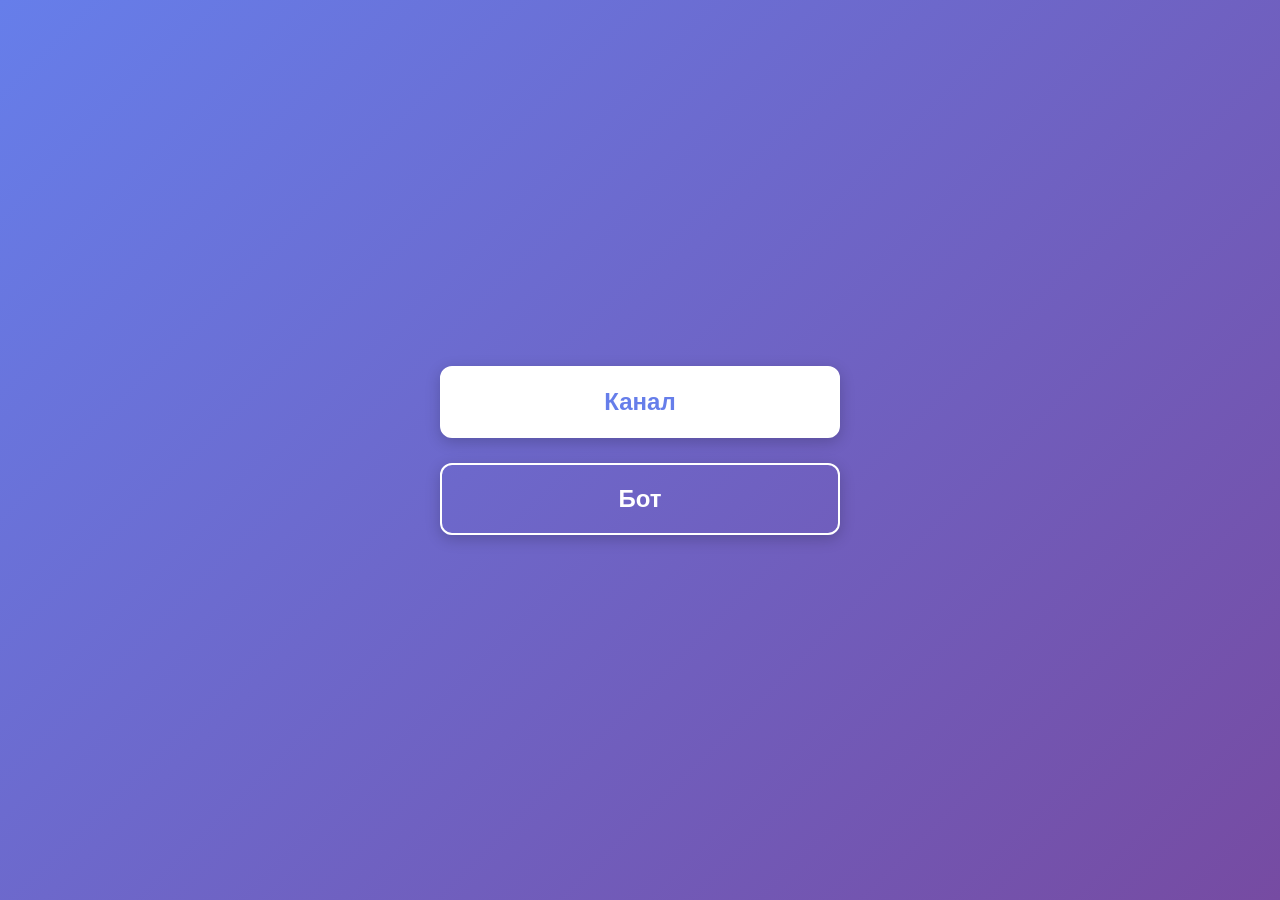
==== index.html @ 424ab43c "Add files via upload" ====
<!DOCTYPE html>
<html lang="ru">
<head>
    <meta charset="UTF-8">
    <meta name="viewport" content="width=device-width, initial-scale=1.0">
    <title>Кнопки</title>
    <style>
        * {
            margin: 0;
            padding: 0;
            box-sizing: border-box;
            font-family: 'Segoe UI', Tahoma, Geneva, Verdana, sans-serif;
        }

        body {
            min-height: 100vh;
            display: flex;
            justify-content: center;
            align-items: center;
            background: linear-gradient(135deg, #667eea 0%, #764ba2 100%);
            padding: 20px;
        }

        .container {
            display: flex;
            flex-direction: column;
            gap: 25px;
            max-width: 400px;
            width: 100%;
        }

        .btn {
            padding: 20px 30px;
            text-decoration: none;
            border-radius: 12px;
            text-align: center;
            font-size: 1.5rem;
            font-weight: 600;
            transition: all 0.3s ease;
            box-shadow: 0 4px 15px rgba(0, 0, 0, 0.2);
        }

        .channel-btn {
            background: #fff;
            color: #667eea;
            border: 2px solid #fff;
        }

        .bot-btn {
            background: transparent;
            color: #fff;
            border: 2px solid #fff;
        }

        .btn:hover {
            transform: translateY(-3px);
            box-shadow: 0 8px 20px rgba(0, 0, 0, 0.3);
        }

        .channel-btn:hover {
            background: transparent;
            color: #fff;
        }

        .bot-btn:hover {
            background: #fff;
            color: #667eea;
        }

        @media (max-width: 480px) {
            .btn {
                padding: 18px 25px;
                font-size: 1.3rem;
            }
            
            .container {
                gap: 20px;
            }
        }
    </style>
</head>
<body>
    <div class="container">
        <a href="https://t.me/Searchbots12" class="btn channel-btn">Канал</a>
        <a href="https://t.me/SearchbotInfo2_bot" class="btn bot-btn">Бот</a>
    </div>
</body>
</html>
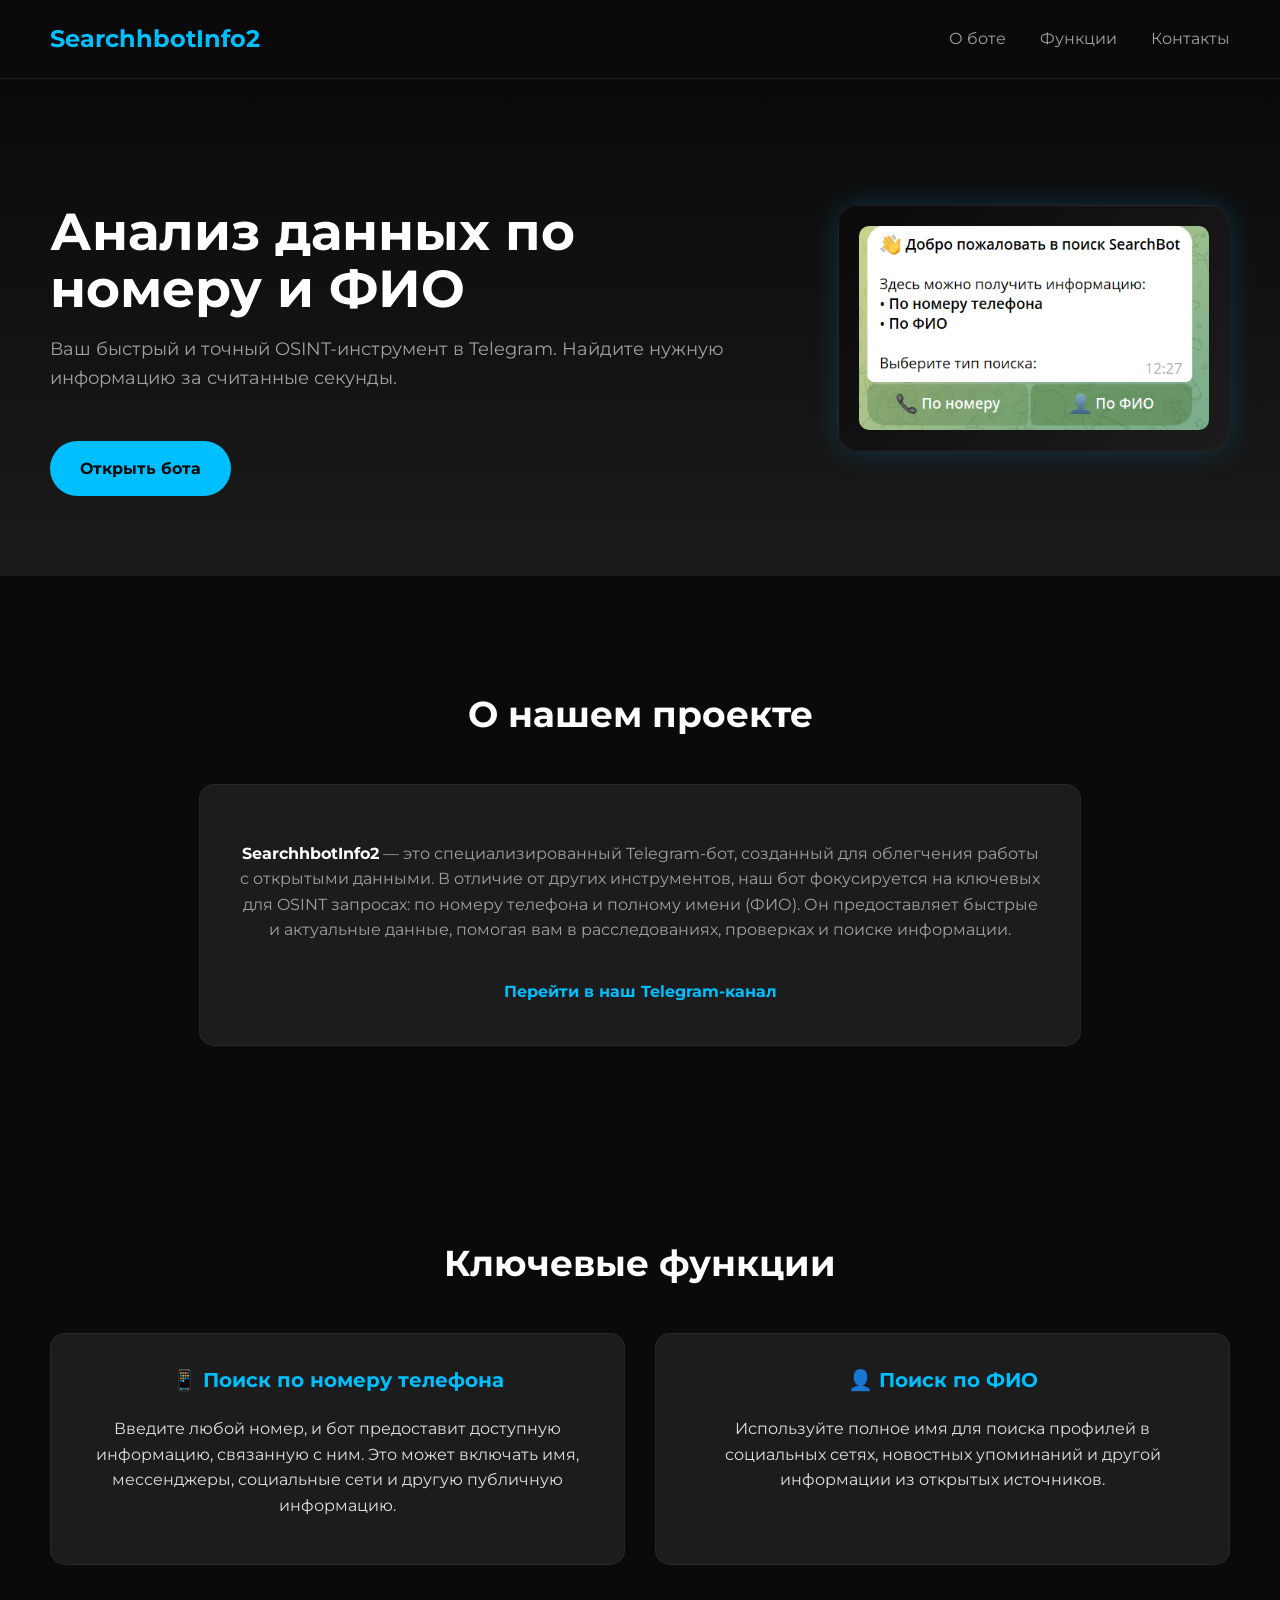
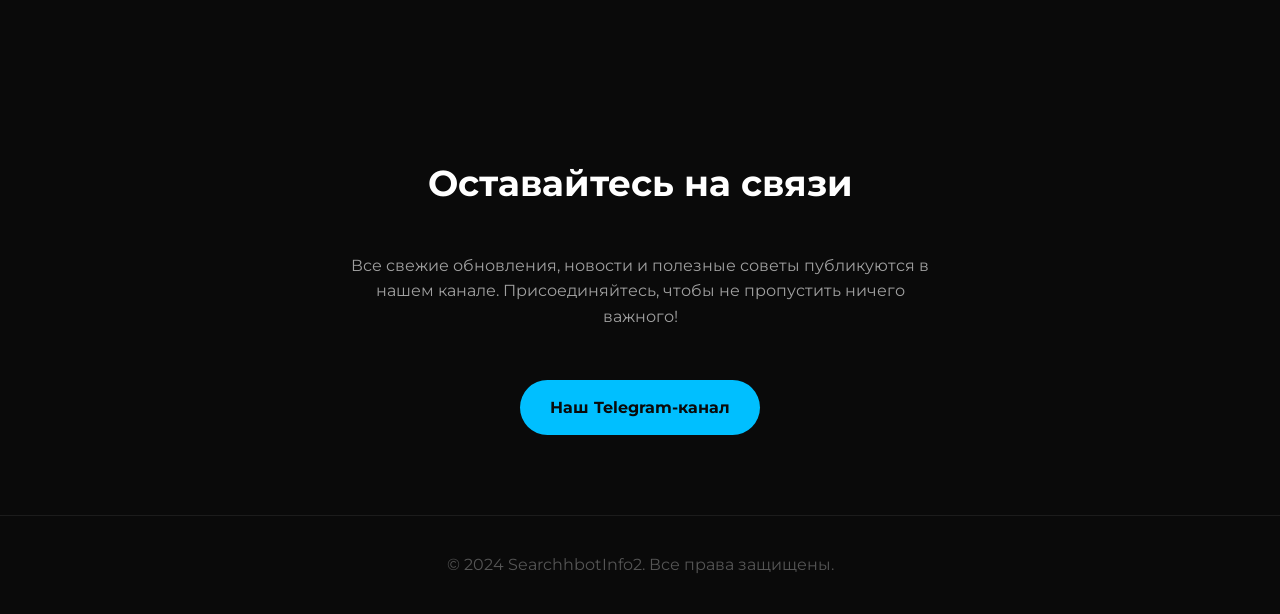
==== commit bf213456: "Add files via upload" ====
--- a/index.html
+++ b/index.html
@@ -1,88 +1,68 @@
-<!DOCTYPE html>
-<html lang="ru">
-<head>
-    <meta charset="UTF-8">
-    <meta name="viewport" content="width=device-width, initial-scale=1.0">
-    <title>Кнопки</title>
-    <style>
-        * {
-            margin: 0;
-            padding: 0;
-            box-sizing: border-box;
-            font-family: 'Segoe UI', Tahoma, Geneva, Verdana, sans-serif;
-        }
-
-        body {
-            min-height: 100vh;
-            display: flex;
-            justify-content: center;
-            align-items: center;
-            background: linear-gradient(135deg, #667eea 0%, #764ba2 100%);
-            padding: 20px;
-        }
-
-        .container {
-            display: flex;
-            flex-direction: column;
-            gap: 25px;
-            max-width: 400px;
-            width: 100%;
-        }
-
-        .btn {
-            padding: 20px 30px;
-            text-decoration: none;
-            border-radius: 12px;
-            text-align: center;
-            font-size: 1.5rem;
-            font-weight: 600;
-            transition: all 0.3s ease;
-            box-shadow: 0 4px 15px rgba(0, 0, 0, 0.2);
-        }
-
-        .channel-btn {
-            background: #fff;
-            color: #667eea;
-            border: 2px solid #fff;
-        }
-
-        .bot-btn {
-            background: transparent;
-            color: #fff;
-            border: 2px solid #fff;
-        }
-
-        .btn:hover {
-            transform: translateY(-3px);
-            box-shadow: 0 8px 20px rgba(0, 0, 0, 0.3);
-        }
-
-        .channel-btn:hover {
-            background: transparent;
-            color: #fff;
-        }
-
-        .bot-btn:hover {
-            background: #fff;
-            color: #667eea;
-        }
-
-        @media (max-width: 480px) {
-            .btn {
-                padding: 18px 25px;
-                font-size: 1.3rem;
-            }
-            
-            .container {
-                gap: 20px;
-            }
-        }
-    </style>
-</head>
-<body>
-    <div class="container">
-        <a href="https://t.me/Searchbots12" class="btn channel-btn">Канал</a>
-        <a href="https://t.me/SearchbotInfo2_bot" class="btn bot-btn">Бот</a>
-    </div>
-</body>
+<!DOCTYPE html>
+<html lang="ru">
+<head>
+    <meta charset="UTF-8">
+    <meta name="viewport" content="width=device-width, initial-scale=1.0">
+    <title>SearchhbotInfo2 — OSINT-инструмент</title>
+    <link rel="stylesheet" href="style.css">
+    <link href="https://fonts.googleapis.com/css2?family=Montserrat:wght@400;700&display=swap" rel="stylesheet">
+</head>
+<body>
+    <header>
+        <div class="logo">SearchhbotInfo2</div>
+        <nav>
+            <a href="#about">О боте</a>
+            <a href="#features">Функции</a>
+            <a href="#contacts">Контакты</a>
+        </nav>
+    </header>
+
+    <main>
+        <section class="hero-section">
+            <div class="hero-content">
+                <h1>Анализ данных по номеру и ФИО</h1>
+                <p>Ваш быстрый и точный OSINT-инструмент в Telegram. Найдите нужную информацию за считанные секунды.</p>
+                <a href="https://t.me/SearchhbotInfo2_bot" class="cta-button">Открыть бота</a>
+            </div>
+            <div class="hero-image-container">
+                <img src="screen.png" alt="Скриншот Telegram-бота SearchhbotInfo2">
+            </div>
+        </section>
+
+        <section id="about">
+            <h2>О нашем проекте</h2>
+            <div class="about-content">
+                <p><strong>SearchhbotInfo2</strong> — это специализированный Telegram-бот, созданный для облегчения работы с открытыми данными. В отличие от других инструментов, наш бот фокусируется на ключевых для OSINT запросах: по номеру телефона и полному имени (ФИО). Он предоставляет быстрые и актуальные данные, помогая вам в расследованиях, проверках и поиске информации.</p>
+                <a href="https://t.me/Searchbots12" class="channel-link">Перейти в наш Telegram-канал</a>
+            </div>
+        </section>
+
+        <section id="features">
+            <h2>Ключевые функции</h2>
+            <div class="features-grid">
+                <div class="feature-item">
+                    <h3>📱 Поиск по номеру телефона</h3>
+                    <p>Введите любой номер, и бот предоставит доступную информацию, связанную с ним. Это может включать имя, мессенджеры, социальные сети и другую публичную информацию.</p>
+                </div>
+                <div class="feature-item">
+                    <h3>👤 Поиск по ФИО</h3>
+                    <p>Используйте полное имя для поиска профилей в социальных сетях, новостных упоминаний и другой информации из открытых источников.</p>
+                </div>
+            </div>
+        </section>
+
+        <section id="contacts">
+            <h2>Оставайтесь на связи</h2>
+            <div class="contact-info">
+                <p>Все свежие обновления, новости и полезные советы публикуются в нашем канале. Присоединяйтесь, чтобы не пропустить ничего важного!</p>
+                <a href="https://t.me/Searchbots12" class="cta-button">Наш Telegram-канал</a>
+            </div>
+        </section>
+    </main>
+
+    <footer>
+        <p>&copy; 2024 SearchhbotInfo2. Все права защищены.</p>
+    </footer>
+
+</body>
 </html>
--- a/style.css
+++ b/style.css
@@ -0,0 +1,218 @@
+:root {
+    --dark-bg: #0A0A0A;
+    --dark-card: #1C1C1C;
+    --primary-color: #00BFFF; /* Ярко-голубой */
+    --text-color: #E0E0E0;
+    --secondary-text: #A0A0A0;
+    --font-family-main: 'Montserrat', sans-serif;
+}
+
+body {
+    background-color: var(--dark-bg);
+    color: var(--text-color);
+    font-family: var(--font-family-main);
+    margin: 0;
+    padding: 0;
+    line-height: 1.6;
+}
+
+header {
+    display: flex;
+    justify-content: space-between;
+    align-items: center;
+    padding: 20px 50px;
+    background-color: var(--dark-bg);
+    border-bottom: 1px solid var(--dark-card);
+}
+
+.logo {
+    font-weight: 700;
+    font-size: 24px;
+    color: var(--primary-color);
+}
+
+nav a {
+    color: var(--secondary-text);
+    text-decoration: none;
+    margin-left: 30px;
+    transition: color 0.3s ease;
+}
+
+nav a:hover {
+    color: var(--primary-color);
+}
+
+.hero-section {
+    display: flex;
+    justify-content: center;
+    align-items: center;
+    padding: 80px 50px;
+    gap: 50px;
+    background: linear-gradient(180deg, #0A0A0A 0%, #1A1A1A 100%);
+    text-align: left;
+}
+
+.hero-content h1 {
+    font-size: 52px;
+    color: #fff;
+    margin-bottom: 15px;
+    line-height: 1.1;
+}
+
+.hero-content p {
+    font-size: 18px;
+    color: var(--secondary-text);
+}
+
+.cta-button {
+    display: inline-block;
+    padding: 15px 30px;
+    margin-top: 30px;
+    background-color: var(--primary-color);
+    color: var(--dark-bg);
+    text-decoration: none;
+    font-weight: 700;
+    border-radius: 50px;
+    transition: transform 0.3s ease, background-color 0.3s ease, box-shadow 0.3s ease;
+}
+
+.cta-button:hover {
+    transform: translateY(-3px);
+    background-color: #00a5d9;
+    box-shadow: 0 5px 15px rgba(0, 191, 255, 0.3);
+}
+
+.hero-image-container {
+    position: relative;
+    padding: 20px;
+    border-radius: 20px;
+    background: linear-gradient(135deg, #0A0A0A, #1C1C1C);
+    box-shadow: 0 0 30px rgba(0, 191, 255, 0.2);
+    border: 1px solid rgba(255, 255, 255, 0.05);
+}
+
+.hero-image-container img {
+    max-width: 350px;
+    height: auto;
+    border-radius: 10px;
+    display: block;
+}
+
+section {
+    padding: 80px 50px;
+}
+
+h2 {
+    text-align: center;
+    font-size: 36px;
+    color: #fff;
+    margin-bottom: 40px;
+}
+
+.about-content {
+    max-width: 800px;
+    margin: 0 auto;
+    text-align: center;
+    background-color: var(--dark-card);
+    padding: 40px;
+    border-radius: 15px;
+    border: 1px solid rgba(255, 255, 255, 0.05);
+}
+
+.about-content p {
+    font-size: 16px;
+    color: var(--secondary-text);
+}
+
+.about-content strong {
+    color: #fff;
+}
+
+.channel-link {
+    display: inline-block;
+    color: var(--primary-color);
+    text-decoration: none;
+    margin-top: 20px;
+    font-weight: 700;
+    transition: color 0.3s ease;
+}
+
+.channel-link:hover {
+    color: #00e5ff;
+}
+
+.features-grid {
+    display: grid;
+    grid-template-columns: repeat(auto-fit, minmax(300px, 1fr));
+    gap: 30px;
+}
+
+.feature-item {
+    background-color: var(--dark-card);
+    padding: 30px;
+    border-radius: 15px;
+    border: 1px solid rgba(255, 255, 255, 0.05);
+    transition: transform 0.3s ease, box-shadow 0.3s ease;
+    text-align: center;
+}
+
+.feature-item:hover {
+    transform: translateY(-10px);
+    box-shadow: 0 10px 20px rgba(0, 191, 255, 0.1);
+}
+
+.feature-item h3 {
+    color: var(--primary-color);
+    margin-top: 0;
+    font-size: 20px;
+}
+
+.contact-info {
+    text-align: center;
+}
+
+.contact-info p {
+    max-width: 600px;
+    margin: 0 auto 20px;
+    color: var(--secondary-text);
+}
+
+footer {
+    text-align: center;
+    padding: 20px 0;
+    border-top: 1px solid var(--dark-card);
+    color: #555;
+}
+
+/* Адаптивность для мобильных устройств */
+@media (max-width: 768px) {
+    header {
+        flex-direction: column;
+        padding: 20px;
+    }
+
+    nav {
+        margin-top: 15px;
+    }
+
+    .hero-section {
+        flex-direction: column;
+        text-align: center;
+        padding: 50px 20px;
+        gap: 30px;
+    }
+    
+    .hero-content h1 {
+        font-size: 36px;
+    }
+
+    .hero-content {
+        order: 2;
+    }
+    
+    .hero-image-container {
+        order: 1;
+        max-width: 100%;
+        padding: 10px;
+    }
+}
